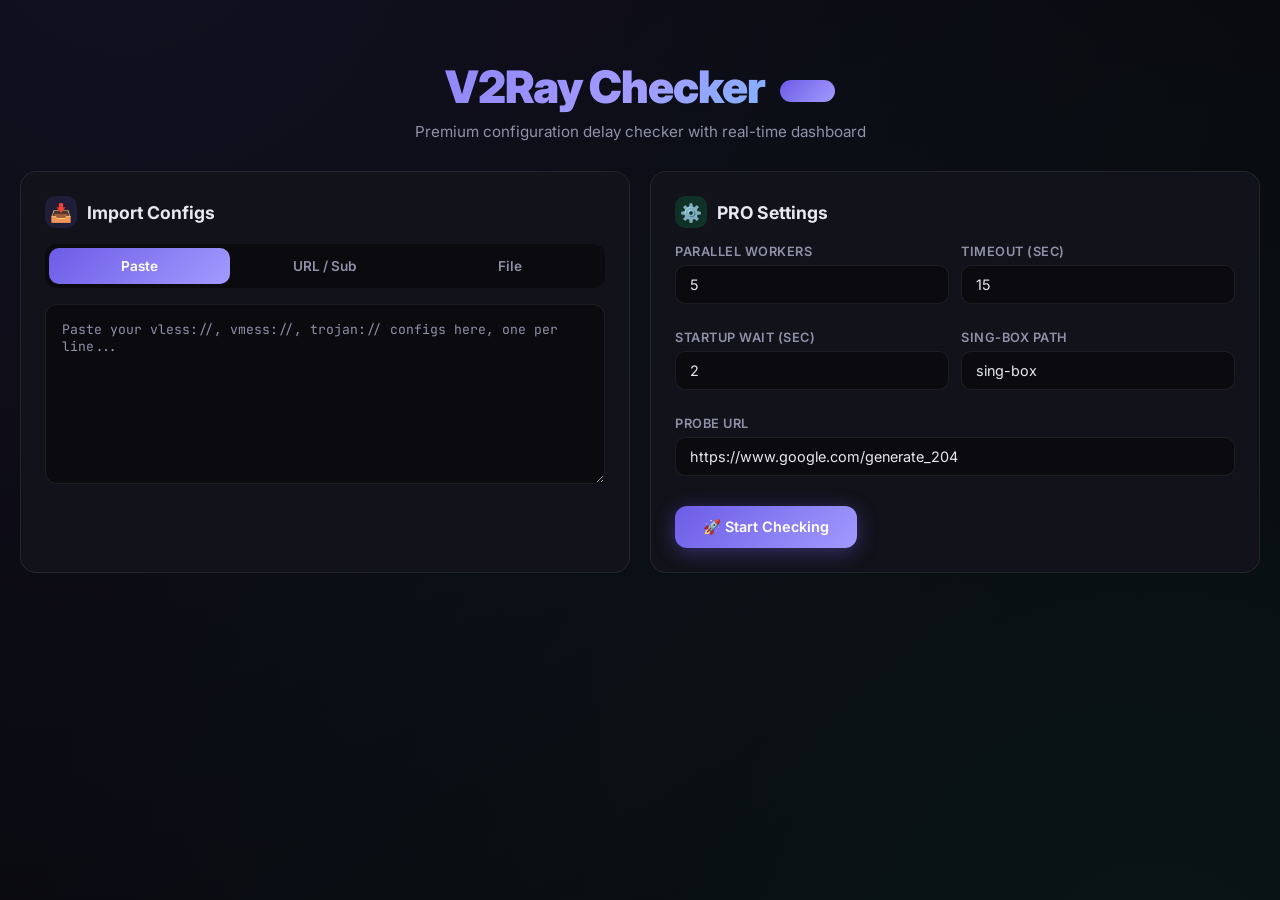
==== index.html @ 1c5f17d7 "v2killer uploaded. ;(" ====
<!DOCTYPE html>
<html lang="en">
<head>
<meta charset="UTF-8">
<meta name="viewport" content="width=device-width, initial-scale=1.0">
<title>V2Ray Checker PRO</title>
<link rel="preconnect" href="https://fonts.googleapis.com">
<link href="https://fonts.googleapis.com/css2?family=Inter:wght@300;400;500;600;700;800;900&family=JetBrains+Mono:wght@400;500;600&display=swap" rel="stylesheet">
<style>
*{margin:0;padding:0;box-sizing:border-box}
:root{--bg:#0a0a0f;--bg2:#12121a;--bg3:#1a1a2e;--bg4:#252540;--accent:#6c5ce7;--accent2:#a29bfe;--green:#00e676;--red:#ff5252;--orange:#ffab40;--cyan:#18ffff;--text:#e8e8f0;--text2:#9090a8;--glass:rgba(255,255,255,0.04);--glass2:rgba(255,255,255,0.08);--radius:16px;--shadow:0 8px 32px rgba(0,0,0,0.4)}
body{font-family:'Inter',sans-serif;background:var(--bg);color:var(--text);min-height:100vh;overflow-x:hidden}
body::before{content:'';position:fixed;top:-50%;left:-50%;width:200%;height:200%;background:radial-gradient(circle at 30% 20%,rgba(108,92,231,0.08) 0%,transparent 50%),radial-gradient(circle at 70% 80%,rgba(0,230,118,0.05) 0%,transparent 50%);pointer-events:none;z-index:0}

.container{max-width:1400px;margin:0 auto;padding:20px;position:relative;z-index:1}

/* Header */
.header{text-align:center;padding:40px 0 30px;position:relative}
.header h1{font-size:2.8rem;font-weight:900;background:linear-gradient(135deg,#6c5ce7,#a29bfe,#18ffff);-webkit-background-clip:text;-webkit-text-fill-color:transparent;letter-spacing:-1px}
.header .badge{display:inline-block;background:linear-gradient(135deg,#6c5ce7,#a29bfe);color:#fff;font-size:.7rem;font-weight:700;padding:4px 14px;border-radius:20px;margin-left:8px;vertical-align:middle;letter-spacing:1.5px;text-transform:uppercase;animation:glow 2s ease-in-out infinite alternate}
@keyframes glow{from{box-shadow:0 0 10px rgba(108,92,231,0.4)}to{box-shadow:0 0 25px rgba(108,92,231,0.7)}}
.header p{color:var(--text2);margin-top:8px;font-size:.95rem}

/* Cards */
.card{background:var(--bg2);border:1px solid var(--glass2);border-radius:var(--radius);padding:24px;margin-bottom:20px;backdrop-filter:blur(20px);transition:all .3s}
.card:hover{border-color:rgba(108,92,231,0.3)}
.card-title{font-size:1.1rem;font-weight:700;margin-bottom:16px;display:flex;align-items:center;gap:10px}
.card-title .icon{width:32px;height:32px;border-radius:10px;display:flex;align-items:center;justify-content:center;font-size:1.1rem}

/* Grid */
.grid-2{display:grid;grid-template-columns:1fr 1fr;gap:20px}
@media(max-width:900px){.grid-2{grid-template-columns:1fr}}

/* Inputs */
textarea{width:100%;background:var(--bg);border:1px solid var(--glass2);border-radius:12px;color:var(--text);font-family:'JetBrains Mono',monospace;font-size:.82rem;padding:16px;resize:vertical;min-height:180px;outline:none;transition:border .3s}
textarea:focus{border-color:var(--accent)}
textarea::placeholder{color:var(--text2)}
.input-group{margin-bottom:14px}
.input-group label{display:block;font-size:.8rem;font-weight:600;color:var(--text2);margin-bottom:6px;text-transform:uppercase;letter-spacing:.5px}
.input-group input,.input-group select{width:100%;background:var(--bg);border:1px solid var(--glass2);border-radius:10px;color:var(--text);font-family:'Inter',sans-serif;font-size:.9rem;padding:10px 14px;outline:none;transition:border .3s}
.input-group input:focus,.input-group select:focus{border-color:var(--accent)}

/* Buttons */
.btn{display:inline-flex;align-items:center;gap:8px;padding:12px 28px;border:none;border-radius:12px;font-family:'Inter',sans-serif;font-size:.9rem;font-weight:600;cursor:pointer;transition:all .3s;position:relative;overflow:hidden}
.btn-primary{background:linear-gradient(135deg,#6c5ce7,#a29bfe);color:#fff;box-shadow:0 4px 20px rgba(108,92,231,0.4)}
.btn-primary:hover{transform:translateY(-2px);box-shadow:0 6px 30px rgba(108,92,231,0.6)}
.btn-danger{background:linear-gradient(135deg,#ff5252,#ff1744);color:#fff}
.btn-success{background:linear-gradient(135deg,#00e676,#00c853);color:#000}
.btn-outline{background:transparent;border:1px solid var(--glass2);color:var(--text2)}
.btn-outline:hover{border-color:var(--accent);color:var(--text)}
.btn:disabled{opacity:.5;cursor:not-allowed;transform:none!important}
.btn-sm{padding:8px 16px;font-size:.8rem;border-radius:8px}
.btn-group{display:flex;gap:10px;flex-wrap:wrap;margin-top:16px}

/* URL fetch bar */
.url-bar{display:flex;gap:10px;margin-bottom:14px}
.url-bar input{flex:1}
.url-bar .btn{white-space:nowrap}

/* Stats Grid */
.stats-grid{display:grid;grid-template-columns:repeat(auto-fit,minmax(140px,1fr));gap:12px;margin-bottom:20px}
.stat-card{background:var(--bg3);border:1px solid var(--glass);border-radius:14px;padding:16px;text-align:center;transition:all .3s}
.stat-card:hover{transform:translateY(-2px);border-color:var(--accent)}
.stat-card .stat-value{font-size:1.8rem;font-weight:800;font-family:'JetBrains Mono',monospace;line-height:1.2}
.stat-card .stat-label{font-size:.7rem;color:var(--text2);text-transform:uppercase;letter-spacing:1px;margin-top:4px}

/* Progress Bar */
.progress-wrap{margin-bottom:20px}
.progress-bar-bg{width:100%;height:8px;background:var(--bg);border-radius:4px;overflow:hidden}
.progress-bar-fill{height:100%;background:linear-gradient(90deg,#6c5ce7,#a29bfe,#18ffff);border-radius:4px;transition:width .4s ease;position:relative}
.progress-bar-fill::after{content:'';position:absolute;top:0;right:0;width:60px;height:100%;background:linear-gradient(90deg,transparent,rgba(255,255,255,0.3));animation:shimmer 1.5s infinite}
@keyframes shimmer{0%{transform:translateX(-100%)}100%{transform:translateX(100%)}}
.progress-info{display:flex;justify-content:space-between;font-size:.8rem;color:var(--text2);margin-top:6px}

/* Results Table */
.results-table-wrap{overflow-x:auto;max-height:500px;overflow-y:auto;border-radius:12px;border:1px solid var(--glass)}
.results-table{width:100%;border-collapse:collapse;font-size:.85rem}
.results-table th{background:var(--bg3);color:var(--text2);font-weight:600;text-transform:uppercase;font-size:.7rem;letter-spacing:.5px;padding:12px 14px;text-align:left;position:sticky;top:0;z-index:2}
.results-table td{padding:10px 14px;border-bottom:1px solid var(--glass);vertical-align:middle}
.results-table tr{transition:background .2s}
.results-table tr:hover{background:var(--glass)}
.results-table tr.alive td{color:var(--green)}
.results-table tr.dead td{color:var(--text2);opacity:.6}

/* Badges */
.proto-badge{display:inline-block;padding:3px 10px;border-radius:6px;font-size:.7rem;font-weight:700;text-transform:uppercase;letter-spacing:.5px}
.proto-vless{background:rgba(33,150,243,.15);color:#42a5f5}
.proto-vmess{background:rgba(156,39,176,.15);color:#ce93d8}
.proto-trojan{background:rgba(255,152,0,.15);color:#ffb74d}
.proto-ss{background:rgba(76,175,80,.15);color:#81c784}
.status-badge{padding:3px 10px;border-radius:6px;font-size:.7rem;font-weight:700}
.status-alive{background:rgba(0,230,118,.12);color:var(--green)}
.status-dead{background:rgba(255,82,82,.12);color:var(--red)}
.delay-badge{font-family:'JetBrains Mono',monospace;font-weight:600;font-size:.85rem}
.delay-fast{color:#00e676}
.delay-medium{color:#ffab40}
.delay-slow{color:#ff5252}

/* Settings grid */
.settings-grid{display:grid;grid-template-columns:1fr 1fr;gap:12px}
@media(max-width:600px){.settings-grid{grid-template-columns:1fr}}

/* Protocol pills */
.proto-pills{display:flex;gap:8px;flex-wrap:wrap;margin-top:10px}
.proto-pill{display:flex;align-items:center;gap:6px;background:var(--bg3);border-radius:8px;padding:6px 12px;font-size:.8rem;font-weight:600}

/* Toast */
.toast{position:fixed;bottom:30px;right:30px;background:var(--bg3);border:1px solid var(--glass2);border-radius:12px;padding:14px 24px;color:var(--text);font-size:.9rem;z-index:999;transform:translateY(100px);opacity:0;transition:all .4s;backdrop-filter:blur(20px)}
.toast.show{transform:translateY(0);opacity:1}

/* Tabs */
.tabs{display:flex;gap:4px;background:var(--bg);border-radius:12px;padding:4px;margin-bottom:16px}
.tab{flex:1;padding:10px;text-align:center;border-radius:10px;font-size:.85rem;font-weight:600;cursor:pointer;transition:all .3s;color:var(--text2)}
.tab.active{background:linear-gradient(135deg,#6c5ce7,#a29bfe);color:#fff}
.tab:hover:not(.active){background:var(--glass)}

/* Hidden */
.hidden{display:none!important}

/* Copy btn */
.copy-btn{cursor:pointer;padding:4px 8px;background:var(--glass);border-radius:6px;border:1px solid var(--glass2);color:var(--text2);font-size:.75rem;transition:all .2s}
.copy-btn:hover{background:var(--accent);color:#fff;border-color:var(--accent)}

/* Scrollbar */
::-webkit-scrollbar{width:6px;height:6px}
::-webkit-scrollbar-track{background:var(--bg)}
::-webkit-scrollbar-thumb{background:var(--bg4);border-radius:3px}
::-webkit-scrollbar-thumb:hover{background:var(--accent)}

/* Animate in */
@keyframes fadeUp{from{opacity:0;transform:translateY(20px)}to{opacity:1;transform:translateY(0)}}
.card{animation:fadeUp .5s ease both}
.card:nth-child(2){animation-delay:.1s}
.card:nth-child(3){animation-delay:.2s}

/* Spinner */
.spinner{display:inline-block;width:16px;height:16px;border:2px solid rgba(255,255,255,.3);border-top-color:#fff;border-radius:50%;animation:spin .6s linear infinite}
@keyframes spin{to{transform:rotate(360deg)}}

/* Export modal */
.modal-overlay{position:fixed;inset:0;background:rgba(0,0,0,.6);backdrop-filter:blur(8px);z-index:100;display:flex;align-items:center;justify-content:center}
.modal{background:var(--bg2);border:1px solid var(--glass2);border-radius:var(--radius);padding:30px;max-width:500px;width:90%;animation:fadeUp .3s ease}
.modal h3{margin-bottom:16px;font-size:1.2rem}
</style>
</head>
<body>
<div class="container">
  <!-- Header -->
  <div class="header">
    <h1>V2Ray Checker <span class="badge">PRO</span></h1>
    <p>Premium configuration delay checker with real-time dashboard</p>
  </div>

  <!-- Input Section -->
  <div class="grid-2">
    <div class="card" id="inputCard">
      <div class="card-title"><div class="icon" style="background:rgba(108,92,231,.15)">📥</div> Import Configs</div>
      <div class="tabs">
        <div class="tab active" onclick="switchTab('paste')">Paste</div>
        <div class="tab" onclick="switchTab('url')">URL / Sub</div>
        <div class="tab" onclick="switchTab('file')">File</div>
      </div>
      <div id="tab-paste">
        <textarea id="configInput" placeholder="Paste your vless://, vmess://, trojan:// configs here, one per line..." rows="8"></textarea>
      </div>
      <div id="tab-url" class="hidden">
        <div class="url-bar">
          <input type="text" id="subUrl" placeholder="https://subscription-url.com/sub">
          <button class="btn btn-outline btn-sm" onclick="fetchUrl()" id="fetchBtn">⬇️ Fetch</button>
        </div>
        <textarea id="fetchedConfigs" placeholder="Fetched configs will appear here..." rows="6" readonly></textarea>
      </div>
      <div id="tab-file" class="hidden">
        <div style="border:2px dashed var(--glass2);border-radius:12px;padding:40px;text-align:center;cursor:pointer" onclick="document.getElementById('fileInput').click()" id="dropZone">
          <div style="font-size:2rem;margin-bottom:10px">📁</div>
          <div style="color:var(--text2)">Click or drag a file here</div>
          <input type="file" id="fileInput" accept=".txt,.conf,.sub" style="display:none" onchange="handleFile(event)">
        </div>
      </div>
      <div class="proto-pills" id="protoPills"></div>
    </div>

    <div class="card">
      <div class="card-title"><div class="icon" style="background:rgba(0,230,118,.15)">⚙️</div> PRO Settings</div>
      <div class="settings-grid">
        <div class="input-group">
          <label>Parallel Workers</label>
          <input type="number" id="parallel" value="5" min="1" max="50">
        </div>
        <div class="input-group">
          <label>Timeout (sec)</label>
          <input type="number" id="timeout" value="15" min="3" max="60">
        </div>
        <div class="input-group">
          <label>Startup Wait (sec)</label>
          <input type="number" id="startupWait" value="2" min="0.5" max="10" step="0.5">
        </div>
        <div class="input-group">
          <label>Sing-box Path</label>
          <input type="text" id="singboxPath" value="sing-box">
        </div>
        <div class="input-group" style="grid-column:1/-1">
          <label>Probe URL</label>
          <input type="text" id="probeUrl" value="https://www.google.com/generate_204">
        </div>
      </div>
      <div class="btn-group">
        <button class="btn btn-primary" id="startBtn" onclick="startCheck()">🚀 Start Checking</button>
        <button class="btn btn-danger hidden" id="cancelBtn" onclick="cancelCheck()">⛔ Cancel</button>
      </div>
    </div>
  </div>

  <!-- Dashboard -->
  <div id="dashboard" class="hidden">
    <div class="stats-grid">
      <div class="stat-card"><div class="stat-value" id="statTotal" style="color:var(--accent2)">0</div><div class="stat-label">Total</div></div>
      <div class="stat-card"><div class="stat-value" id="statDone" style="color:var(--cyan)">0</div><div class="stat-label">Checked</div></div>
      <div class="stat-card"><div class="stat-value" id="statAlive" style="color:var(--green)">0</div><div class="stat-label">Alive ✅</div></div>
      <div class="stat-card"><div class="stat-value" id="statDead" style="color:var(--red)">0</div><div class="stat-label">Dead ❌</div></div>
      <div class="stat-card"><div class="stat-value" id="statSpeed" style="color:var(--orange)">0</div><div class="stat-label">Speed /s</div></div>
      <div class="stat-card"><div class="stat-value" id="statAvg" style="color:var(--cyan)">0</div><div class="stat-label">Avg Delay</div></div>
      <div class="stat-card"><div class="stat-value" id="statMin" style="color:var(--green)">0</div><div class="stat-label">Min Delay</div></div>
      <div class="stat-card"><div class="stat-value" id="statEta" style="color:var(--text2)">-</div><div class="stat-label">ETA</div></div>
    </div>
    <div class="progress-wrap">
      <div class="progress-bar-bg"><div class="progress-bar-fill" id="progressBar" style="width:0%"></div></div>
      <div class="progress-info"><span id="progressText">0%</span><span id="progressCount">0/0</span></div>
    </div>
  </div>

  <!-- Results -->
  <div class="card hidden" id="resultsCard">
    <div class="card-title" style="justify-content:space-between">
      <div style="display:flex;align-items:center;gap:10px"><div class="icon" style="background:rgba(24,255,255,.15)">📊</div> Live Results</div>
      <div class="btn-group" style="margin:0">
        <button class="btn btn-outline btn-sm" onclick="filterResults('all')">All</button>
        <button class="btn btn-outline btn-sm" onclick="filterResults('alive')">✅ Alive</button>
        <button class="btn btn-outline btn-sm" onclick="filterResults('dead')">❌ Dead</button>
      </div>
    </div>
    <div class="results-table-wrap">
      <table class="results-table">
        <thead><tr><th>#</th><th>Protocol</th><th>Server</th><th>Port</th><th>Remark</th><th>Status</th><th>Delay</th><th>Action</th></tr></thead>
        <tbody id="resultsBody"></tbody>
      </table>
    </div>
  </div>

  <!-- Export -->
  <div class="card hidden" id="exportCard">
    <div class="card-title"><div class="icon" style="background:rgba(0,230,118,.15)">💾</div> Export Results</div>
    <div class="btn-group">
      <button class="btn btn-success btn-sm" onclick="exportResults('txt')">📄 Download TXT</button>
      <button class="btn btn-outline btn-sm" onclick="exportResults('json')">📦 Download JSON</button>
      <button class="btn btn-outline btn-sm" onclick="copyAllConfigs()">📋 Copy All</button>
    </div>
  </div>
</div>

<div class="toast" id="toast"></div>

<script>
let sessionId=null,evtSource=null,currentFilter='all',allResults=[];

function $(id){return document.getElementById(id)}
function show(id){$(id).classList.remove('hidden')}
function hide(id){$(id).classList.add('hidden')}

function toast(msg,dur=3000){const t=$('toast');t.textContent=msg;t.classList.add('show');setTimeout(()=>t.classList.remove('show'),dur)}

function switchTab(name){
  document.querySelectorAll('.tab').forEach((t,i)=>t.classList.toggle('active',['paste','url','file'][i]===name));
  ['paste','url','file'].forEach(n=>{const el=$('tab-'+n);n===name?el.classList.remove('hidden'):el.classList.add('hidden')});
}

function getConfigs(){
  let c=$('configInput').value.trim();
  if(!c)c=$('fetchedConfigs').value.trim();
  return c;
}

function countProtocols(text){
  const lines=text.split('\n').filter(l=>l.trim());
  const counts={vless:0,vmess:0,trojan:0,ss:0};
  lines.forEach(l=>{const t=l.trim();if(t.startsWith('vless://'))counts.vless++;else if(t.startsWith('vmess://'))counts.vmess++;else if(t.startsWith('trojan://'))counts.trojan++;else if(t.startsWith('ss://'))counts.ss++});
  const el=$('protoPills');
  el.innerHTML='';
  const total=counts.vless+counts.vmess+counts.trojan+counts.ss;
  if(total>0){
    el.innerHTML=`<div class="proto-pill">📊 Total: <b>${total}</b></div>`+
      (counts.vless?`<div class="proto-pill"><span class="proto-badge proto-vless">VLESS</span>${counts.vless}</div>`:'')+
      (counts.vmess?`<div class="proto-pill"><span class="proto-badge proto-vmess">VMess</span>${counts.vmess}</div>`:'')+
      (counts.trojan?`<div class="proto-pill"><span class="proto-badge proto-trojan">Trojan</span>${counts.trojan}</div>`:'')+
      (counts.ss?`<div class="proto-pill"><span class="proto-badge proto-ss">SS</span>${counts.ss}</div>`:'');
  }
}

$('configInput').addEventListener('input',()=>countProtocols($('configInput').value));

async function fetchUrl(){
  const url=$('subUrl').value.trim();
  if(!url){toast('⚠️ Enter a URL');return}
  $('fetchBtn').disabled=true;$('fetchBtn').innerHTML='<span class="spinner"></span> Fetching...';
  try{
    const r=await fetch('/api/fetch-url',{method:'POST',headers:{'Content-Type':'application/json'},body:JSON.stringify({url})});
    const d=await r.json();
    if(d.error){toast('❌ '+d.error);return}
    $('fetchedConfigs').value=d.configs;
    toast(`✅ Fetched ${d.count} configs`);
    countProtocols(d.configs);
  }catch(e){toast('❌ Network error')}
  finally{$('fetchBtn').disabled=false;$('fetchBtn').innerHTML='⬇️ Fetch'}
}

function handleFile(e){
  const file=e.target.files[0];if(!file)return;
  const reader=new FileReader();
  reader.onload=ev=>{$('configInput').value=ev.target.result;switchTab('paste');countProtocols(ev.target.result);toast(`📁 Loaded ${file.name}`)};
  reader.readAsText(file);
}

// Drag & drop
const dz=$('dropZone');
dz.addEventListener('dragover',e=>{e.preventDefault();dz.style.borderColor='var(--accent)'});
dz.addEventListener('dragleave',()=>dz.style.borderColor='var(--glass2)');
dz.addEventListener('drop',e=>{e.preventDefault();dz.style.borderColor='var(--glass2)';if(e.dataTransfer.files.length){const f=e.dataTransfer.files[0];const r=new FileReader();r.onload=ev=>{$('configInput').value=ev.target.result;switchTab('paste');countProtocols(ev.target.result);toast(`📁 Loaded ${f.name}`)};r.readAsText(f)}});

async function startCheck(){
  const configs=getConfigs();
  if(!configs){toast('⚠️ No configs to check');return}
  $('startBtn').disabled=true;$('startBtn').innerHTML='<span class="spinner"></span> Starting...';
  show('cancelBtn');allResults=[];$('resultsBody').innerHTML='';

  const settings={parallel:+$('parallel').value,timeout:+$('timeout').value,startup_wait:+$('startupWait').value,singbox_path:$('singboxPath').value,probe_url:$('probeUrl').value};

  try{
    const r=await fetch('/api/start',{method:'POST',headers:{'Content-Type':'application/json'},body:JSON.stringify({configs,settings})});
    const d=await r.json();
    if(d.error){toast('❌ '+d.error);$('startBtn').disabled=false;$('startBtn').innerHTML='🚀 Start Checking';hide('cancelBtn');return}
    sessionId=d.session_id;
    $('statTotal').textContent=d.total;
    show('dashboard');show('resultsCard');
    $('startBtn').innerHTML='⏳ Running...';
    listenEvents();
  }catch(e){toast('❌ Server error');$('startBtn').disabled=false;$('startBtn').innerHTML='🚀 Start Checking';hide('cancelBtn')}
}

function listenEvents(){
  if(evtSource)evtSource.close();
  evtSource=new EventSource('/api/events/'+sessionId);
  evtSource.onmessage=e=>{
    const d=JSON.parse(e.data);
    if(d.type==='stats'||d.type==='started')updateStats(d);
    if(d.type==='result')addResult(d);
    if(d.type==='finished'||d.type==='done'){updateStats(d);onFinished()}
  };
  evtSource.onerror=()=>{evtSource.close()};
}

function updateStats(d){
  $('statDone').textContent=d.done||0;
  $('statAlive').textContent=d.alive||0;
  $('statDead').textContent=d.dead||0;
  $('statSpeed').textContent=(d.speed||0).toFixed(1);
  $('statAvg').textContent=(d.avg_delay||0)+'ms';
  $('statMin').textContent=(d.min_delay||0)+'ms';
  const eta=d.eta||0;
  $('statEta').textContent=eta>0?(eta<60?Math.round(eta)+'s':Math.round(eta/60)+'m '+Math.round(eta%60)+'s'):'-';
  const pct=d.progress||0;
  $('progressBar').style.width=pct+'%';
  $('progressText').textContent=pct.toFixed(1)+'%';
  $('progressCount').textContent=(d.done||0)+'/'+(d.total||0);
}

function delayClass(d){return d<500?'delay-fast':d<2000?'delay-medium':'delay-slow'}

function addResult(d){
  allResults.push(d);
  if(currentFilter!=='all'&&d.status!==currentFilter)return;
  const tr=document.createElement('tr');
  tr.className=d.status;
  tr.dataset.status=d.status;
  tr.innerHTML=`<td>${d.index}</td>
    <td><span class="proto-badge proto-${d.protocol}">${d.protocol}</span></td>
    <td style="font-family:'JetBrains Mono',monospace;font-size:.8rem">${d.server||'-'}</td>
    <td>${d.port||'-'}</td>
    <td style="max-width:150px;overflow:hidden;text-overflow:ellipsis;white-space:nowrap">${d.remark||'-'}</td>
    <td><span class="status-badge status-${d.status}">${d.status==='alive'?'✅ Alive':'❌ Dead'}</span></td>
    <td><span class="delay-badge ${d.status==='alive'?delayClass(d.delay):''}">${d.status==='alive'?d.delay+'ms':'-'}</span></td>
    <td>${d.status==='alive'?'<button class="copy-btn" onclick="copyConfig('+d.index+')">📋</button>':''}</td>`;
  $('resultsBody').appendChild(tr);
  tr.scrollIntoView({block:'nearest',behavior:'smooth'});
}

function filterResults(f){
  currentFilter=f;
  $('resultsBody').innerHTML='';
  allResults.forEach(d=>{if(f==='all'||d.status===f)addResult(d)});
}

function onFinished(){
  if(evtSource)evtSource.close();
  $('startBtn').disabled=false;$('startBtn').innerHTML='🚀 Start Again';
  hide('cancelBtn');show('exportCard');
  toast('✨ Check complete!');
}

async function cancelCheck(){
  if(!sessionId)return;
  await fetch('/api/cancel',{method:'POST',headers:{'Content-Type':'application/json'},body:JSON.stringify({session_id:sessionId})});
  if(evtSource)evtSource.close();
  $('startBtn').disabled=false;$('startBtn').innerHTML='🚀 Start Checking';
  hide('cancelBtn');toast('⛔ Cancelled');
}

function exportResults(fmt){
  if(!sessionId)return;
  window.open('/api/export/'+sessionId+'/'+fmt);
}

async function copyAllConfigs(){
  if(!sessionId)return;
  try{
    const r=await fetch('/api/export/'+sessionId+'/clipboard');
    const d=await r.json();
    await navigator.clipboard.writeText(d.configs);
    toast(`📋 Copied ${d.count} configs!`);
  }catch{toast('❌ Copy failed')}
}

function copyConfig(idx){
  const d=allResults.find(r=>r.index===idx);
  if(d){navigator.clipboard.writeText(d.config||'').then(()=>toast('📋 Copied!')).catch(()=>{})}
}
</script>
</body>
</html>
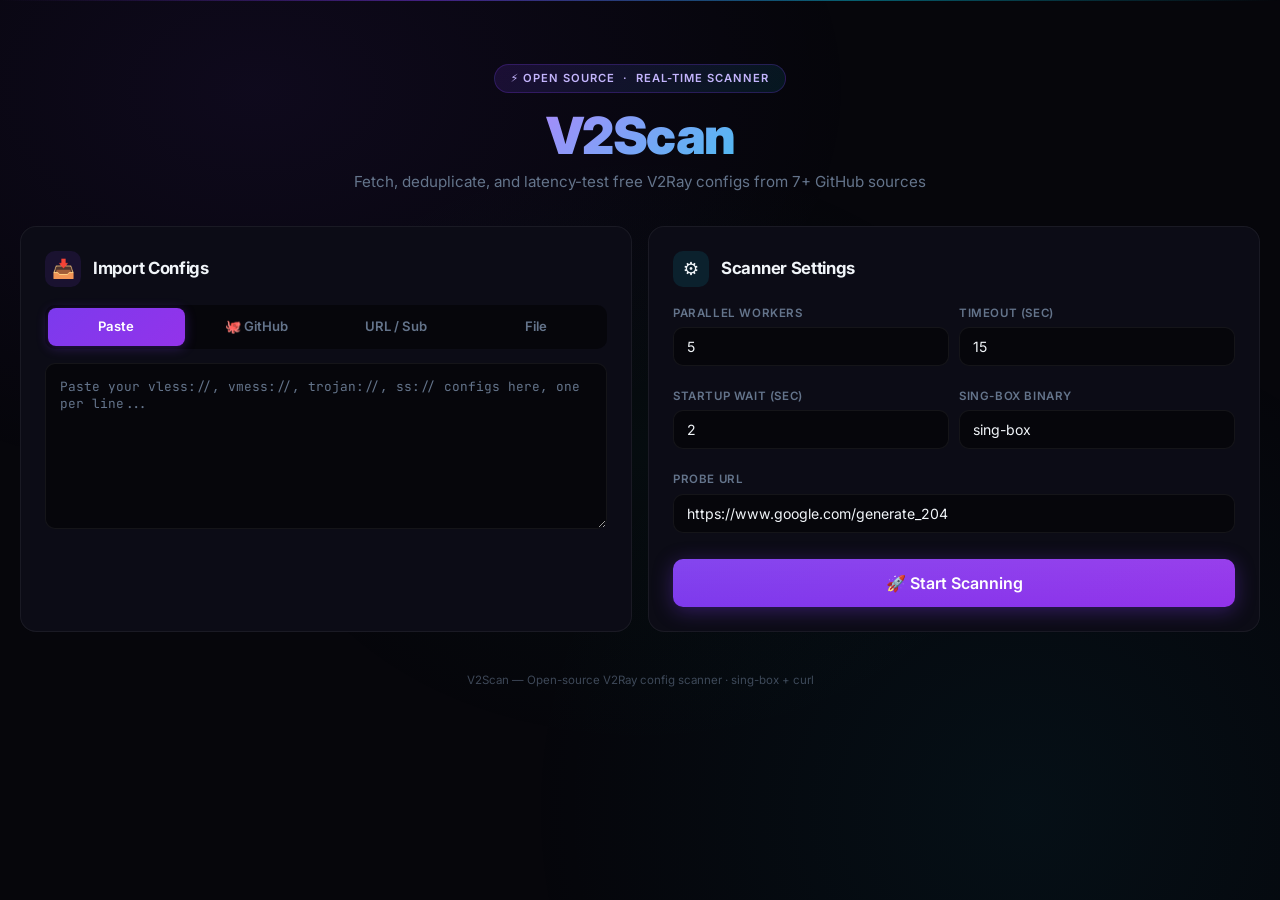
==== commit 770c951e: "feat: add GitHub fetcher, scan command, premium UI, setup scripts - New 'fetch' command: grabs free " ====
--- a/index.html
+++ b/index.html
@@ -3,209 +3,374 @@
 <head>
 <meta charset="UTF-8">
 <meta name="viewport" content="width=device-width, initial-scale=1.0">
-<title>V2Ray Checker PRO</title>
+<title>V2Scan — V2Ray Config Scanner</title>
 <link rel="preconnect" href="https://fonts.googleapis.com">
 <link href="https://fonts.googleapis.com/css2?family=Inter:wght@300;400;500;600;700;800;900&family=JetBrains+Mono:wght@400;500;600&display=swap" rel="stylesheet">
 <style>
-*{margin:0;padding:0;box-sizing:border-box}
-:root{--bg:#0a0a0f;--bg2:#12121a;--bg3:#1a1a2e;--bg4:#252540;--accent:#6c5ce7;--accent2:#a29bfe;--green:#00e676;--red:#ff5252;--orange:#ffab40;--cyan:#18ffff;--text:#e8e8f0;--text2:#9090a8;--glass:rgba(255,255,255,0.04);--glass2:rgba(255,255,255,0.08);--radius:16px;--shadow:0 8px 32px rgba(0,0,0,0.4)}
-body{font-family:'Inter',sans-serif;background:var(--bg);color:var(--text);min-height:100vh;overflow-x:hidden}
-body::before{content:'';position:fixed;top:-50%;left:-50%;width:200%;height:200%;background:radial-gradient(circle at 30% 20%,rgba(108,92,231,0.08) 0%,transparent 50%),radial-gradient(circle at 70% 80%,rgba(0,230,118,0.05) 0%,transparent 50%);pointer-events:none;z-index:0}
-
-.container{max-width:1400px;margin:0 auto;padding:20px;position:relative;z-index:1}
-
-/* Header */
-.header{text-align:center;padding:40px 0 30px;position:relative}
-.header h1{font-size:2.8rem;font-weight:900;background:linear-gradient(135deg,#6c5ce7,#a29bfe,#18ffff);-webkit-background-clip:text;-webkit-text-fill-color:transparent;letter-spacing:-1px}
-.header .badge{display:inline-block;background:linear-gradient(135deg,#6c5ce7,#a29bfe);color:#fff;font-size:.7rem;font-weight:700;padding:4px 14px;border-radius:20px;margin-left:8px;vertical-align:middle;letter-spacing:1.5px;text-transform:uppercase;animation:glow 2s ease-in-out infinite alternate}
-@keyframes glow{from{box-shadow:0 0 10px rgba(108,92,231,0.4)}to{box-shadow:0 0 25px rgba(108,92,231,0.7)}}
-.header p{color:var(--text2);margin-top:8px;font-size:.95rem}
-
-/* Cards */
-.card{background:var(--bg2);border:1px solid var(--glass2);border-radius:var(--radius);padding:24px;margin-bottom:20px;backdrop-filter:blur(20px);transition:all .3s}
-.card:hover{border-color:rgba(108,92,231,0.3)}
-.card-title{font-size:1.1rem;font-weight:700;margin-bottom:16px;display:flex;align-items:center;gap:10px}
-.card-title .icon{width:32px;height:32px;border-radius:10px;display:flex;align-items:center;justify-content:center;font-size:1.1rem}
-
-/* Grid */
-.grid-2{display:grid;grid-template-columns:1fr 1fr;gap:20px}
-@media(max-width:900px){.grid-2{grid-template-columns:1fr}}
-
-/* Inputs */
-textarea{width:100%;background:var(--bg);border:1px solid var(--glass2);border-radius:12px;color:var(--text);font-family:'JetBrains Mono',monospace;font-size:.82rem;padding:16px;resize:vertical;min-height:180px;outline:none;transition:border .3s}
+*,*::before,*::after{margin:0;padding:0;box-sizing:border-box}
+:root{
+  --bg:#06060b;--bg2:#0c0c16;--bg3:#13132a;--bg4:#1c1c3a;
+  --accent:#7c3aed;--accent2:#a78bfa;--accent3:#c4b5fd;
+  --green:#10b981;--green2:#34d399;
+  --red:#ef4444;--red2:#f87171;
+  --orange:#f59e0b;--orange2:#fbbf24;
+  --cyan:#06b6d4;--cyan2:#22d3ee;
+  --pink:#ec4899;
+  --text:#f1f5f9;--text2:#94a3b8;--text3:#64748b;
+  --glass:rgba(255,255,255,0.03);--glass2:rgba(255,255,255,0.06);--glass3:rgba(255,255,255,0.10);
+  --radius:16px;--radius-sm:10px;
+  --shadow:0 4px 24px rgba(0,0,0,0.5);
+  --glow:0 0 40px rgba(124,58,237,0.15);
+}
+html{scroll-behavior:smooth}
+body{font-family:'Inter',system-ui,-apple-system,sans-serif;background:var(--bg);color:var(--text);min-height:100vh;overflow-x:hidden;line-height:1.5}
+
+/* Animated background mesh */
+body::before{
+  content:'';position:fixed;inset:0;z-index:0;pointer-events:none;
+  background:
+    radial-gradient(ellipse 600px 400px at 20% 10%,rgba(124,58,237,0.08),transparent),
+    radial-gradient(ellipse 500px 500px at 80% 90%,rgba(6,182,212,0.06),transparent),
+    radial-gradient(ellipse 400px 300px at 50% 50%,rgba(16,185,129,0.04),transparent);
+}
+body::after{
+  content:'';position:fixed;top:0;left:0;right:0;height:1px;z-index:0;pointer-events:none;
+  background:linear-gradient(90deg,transparent,rgba(124,58,237,0.5),rgba(6,182,212,0.5),transparent);
+}
+
+.container{max-width:1440px;margin:0 auto;padding:16px 20px;position:relative;z-index:1}
+
+/* ── Header ─────────────────────── */
+.header{
+  text-align:center;padding:48px 0 32px;position:relative;
+}
+.header-badge{
+  display:inline-flex;align-items:center;gap:6px;
+  background:linear-gradient(135deg,rgba(124,58,237,0.15),rgba(6,182,212,0.10));
+  border:1px solid rgba(124,58,237,0.25);border-radius:20px;
+  padding:5px 16px;font-size:.7rem;font-weight:600;color:var(--accent3);
+  letter-spacing:1px;text-transform:uppercase;margin-bottom:14px;
+  animation:pulse-border 3s ease-in-out infinite alternate;
+}
+@keyframes pulse-border{
+  from{border-color:rgba(124,58,237,0.25);box-shadow:0 0 12px rgba(124,58,237,0.1)}
+  to{border-color:rgba(6,182,212,0.35);box-shadow:0 0 20px rgba(6,182,212,0.15)}
+}
+.header h1{
+  font-size:clamp(2rem,5vw,3.2rem);font-weight:900;letter-spacing:-1.5px;
+  background:linear-gradient(135deg,#fff 0%,var(--accent2) 40%,var(--cyan2) 70%,var(--green2) 100%);
+  -webkit-background-clip:text;-webkit-text-fill-color:transparent;
+  background-clip:text;line-height:1.1;
+}
+.header p{color:var(--text3);margin-top:8px;font-size:.95rem;font-weight:400}
+
+/* ── Cards ──────────────────────── */
+.card{
+  background:var(--bg2);border:1px solid var(--glass2);border-radius:var(--radius);
+  padding:24px;margin-bottom:16px;backdrop-filter:blur(16px);
+  transition:border-color .3s,box-shadow .3s;
+  animation:fadeUp .5s ease both;
+}
+.card:hover{border-color:var(--glass3);box-shadow:var(--glow)}
+.card:nth-child(2){animation-delay:.08s}
+.card:nth-child(3){animation-delay:.16s}
+@keyframes fadeUp{from{opacity:0;transform:translateY(16px)}to{opacity:1;transform:translateY(0)}}
+
+.card-head{display:flex;align-items:center;gap:12px;margin-bottom:18px}
+.card-icon{
+  width:36px;height:36px;border-radius:var(--radius-sm);
+  display:flex;align-items:center;justify-content:center;font-size:1.15rem;flex-shrink:0;
+}
+.card-title{font-size:1.05rem;font-weight:700;letter-spacing:-0.3px}
+
+/* ── Grid ───────────────────────── */
+.grid-2{display:grid;grid-template-columns:1fr 1fr;gap:16px}
+@media(max-width:920px){.grid-2{grid-template-columns:1fr}}
+
+/* ── Inputs ─────────────────────── */
+textarea{
+  width:100%;background:var(--bg);border:1px solid var(--glass2);border-radius:var(--radius-sm);
+  color:var(--text);font-family:'JetBrains Mono',monospace;font-size:.8rem;
+  padding:14px;resize:vertical;min-height:160px;outline:none;transition:border-color .25s;
+}
 textarea:focus{border-color:var(--accent)}
-textarea::placeholder{color:var(--text2)}
-.input-group{margin-bottom:14px}
-.input-group label{display:block;font-size:.8rem;font-weight:600;color:var(--text2);margin-bottom:6px;text-transform:uppercase;letter-spacing:.5px}
-.input-group input,.input-group select{width:100%;background:var(--bg);border:1px solid var(--glass2);border-radius:10px;color:var(--text);font-family:'Inter',sans-serif;font-size:.9rem;padding:10px 14px;outline:none;transition:border .3s}
-.input-group input:focus,.input-group select:focus{border-color:var(--accent)}
-
-/* Buttons */
-.btn{display:inline-flex;align-items:center;gap:8px;padding:12px 28px;border:none;border-radius:12px;font-family:'Inter',sans-serif;font-size:.9rem;font-weight:600;cursor:pointer;transition:all .3s;position:relative;overflow:hidden}
-.btn-primary{background:linear-gradient(135deg,#6c5ce7,#a29bfe);color:#fff;box-shadow:0 4px 20px rgba(108,92,231,0.4)}
-.btn-primary:hover{transform:translateY(-2px);box-shadow:0 6px 30px rgba(108,92,231,0.6)}
-.btn-danger{background:linear-gradient(135deg,#ff5252,#ff1744);color:#fff}
-.btn-success{background:linear-gradient(135deg,#00e676,#00c853);color:#000}
-.btn-outline{background:transparent;border:1px solid var(--glass2);color:var(--text2)}
+textarea::placeholder{color:var(--text3)}
+.input-row{margin-bottom:12px}
+.input-row label{display:block;font-size:.72rem;font-weight:600;color:var(--text3);margin-bottom:5px;text-transform:uppercase;letter-spacing:.6px}
+.input-row input,.input-row select{
+  width:100%;background:var(--bg);border:1px solid var(--glass2);border-radius:var(--radius-sm);
+  color:var(--text);font-family:'Inter',sans-serif;font-size:.88rem;padding:10px 13px;
+  outline:none;transition:border-color .25s;
+}
+.input-row input:focus,.input-row select:focus{border-color:var(--accent)}
+
+/* ── Buttons ────────────────────── */
+.btn{
+  display:inline-flex;align-items:center;justify-content:center;gap:7px;
+  padding:11px 24px;border:none;border-radius:var(--radius-sm);
+  font-family:'Inter',sans-serif;font-size:.88rem;font-weight:600;
+  cursor:pointer;transition:all .25s;position:relative;overflow:hidden;white-space:nowrap;
+}
+.btn::after{content:'';position:absolute;inset:0;background:linear-gradient(180deg,rgba(255,255,255,.06),transparent);pointer-events:none;border-radius:inherit}
+.btn-primary{background:linear-gradient(135deg,var(--accent),#9333ea);color:#fff;box-shadow:0 4px 20px rgba(124,58,237,0.35)}
+.btn-primary:hover{transform:translateY(-1px);box-shadow:0 6px 28px rgba(124,58,237,0.5)}
+.btn-danger{background:linear-gradient(135deg,var(--red),#dc2626);color:#fff}
+.btn-success{background:linear-gradient(135deg,var(--green),#059669);color:#fff}
+.btn-cyan{background:linear-gradient(135deg,var(--cyan),#0891b2);color:#fff}
+.btn-outline{background:transparent;border:1px solid var(--glass3);color:var(--text2)}
 .btn-outline:hover{border-color:var(--accent);color:var(--text)}
-.btn:disabled{opacity:.5;cursor:not-allowed;transform:none!important}
-.btn-sm{padding:8px 16px;font-size:.8rem;border-radius:8px}
-.btn-group{display:flex;gap:10px;flex-wrap:wrap;margin-top:16px}
-
-/* URL fetch bar */
-.url-bar{display:flex;gap:10px;margin-bottom:14px}
+.btn-ghost{background:var(--glass);color:var(--text2);border:1px solid transparent}
+.btn-ghost:hover{background:var(--glass2);color:var(--text)}
+.btn:disabled{opacity:.45;cursor:not-allowed;transform:none!important}
+.btn-sm{padding:7px 14px;font-size:.78rem;border-radius:8px}
+.btn-lg{padding:14px 32px;font-size:1rem}
+.btn-group{display:flex;gap:8px;flex-wrap:wrap;margin-top:14px}
+.btn-block{width:100%}
+
+/* ── Tabs ───────────────────────── */
+.tabs{display:flex;gap:3px;background:var(--bg);border-radius:var(--radius-sm);padding:3px;margin-bottom:14px}
+.tab{
+  flex:1;padding:9px 10px;text-align:center;border-radius:8px;
+  font-size:.82rem;font-weight:600;cursor:pointer;
+  transition:all .2s;color:var(--text3);user-select:none;
+}
+.tab.active{background:linear-gradient(135deg,var(--accent),#9333ea);color:#fff;box-shadow:0 2px 12px rgba(124,58,237,0.3)}
+.tab:hover:not(.active){background:var(--glass2);color:var(--text2)}
+
+/* ── URL fetch bar ──────────────── */
+.url-bar{display:flex;gap:8px;margin-bottom:10px}
 .url-bar input{flex:1}
-.url-bar .btn{white-space:nowrap}
-
-/* Stats Grid */
-.stats-grid{display:grid;grid-template-columns:repeat(auto-fit,minmax(140px,1fr));gap:12px;margin-bottom:20px}
-.stat-card{background:var(--bg3);border:1px solid var(--glass);border-radius:14px;padding:16px;text-align:center;transition:all .3s}
-.stat-card:hover{transform:translateY(-2px);border-color:var(--accent)}
-.stat-card .stat-value{font-size:1.8rem;font-weight:800;font-family:'JetBrains Mono',monospace;line-height:1.2}
-.stat-card .stat-label{font-size:.7rem;color:var(--text2);text-transform:uppercase;letter-spacing:1px;margin-top:4px}
-
-/* Progress Bar */
-.progress-wrap{margin-bottom:20px}
-.progress-bar-bg{width:100%;height:8px;background:var(--bg);border-radius:4px;overflow:hidden}
-.progress-bar-fill{height:100%;background:linear-gradient(90deg,#6c5ce7,#a29bfe,#18ffff);border-radius:4px;transition:width .4s ease;position:relative}
-.progress-bar-fill::after{content:'';position:absolute;top:0;right:0;width:60px;height:100%;background:linear-gradient(90deg,transparent,rgba(255,255,255,0.3));animation:shimmer 1.5s infinite}
+
+/* ── Stats Grid ─────────────────── */
+.stats-grid{display:grid;grid-template-columns:repeat(4,1fr);gap:10px;margin-bottom:16px}
+@media(max-width:700px){.stats-grid{grid-template-columns:repeat(2,1fr)}}
+.stat-card{
+  background:var(--bg3);border:1px solid var(--glass);
+  border-radius:var(--radius-sm);padding:14px;text-align:center;
+  transition:all .25s;position:relative;overflow:hidden;
+}
+.stat-card::before{
+  content:'';position:absolute;top:0;left:0;right:0;height:2px;
+  border-radius:2px 2px 0 0;
+}
+.stat-card:hover{transform:translateY(-2px);border-color:var(--glass3)}
+.stat-value{font-size:1.6rem;font-weight:800;font-family:'JetBrains Mono',monospace;line-height:1.2}
+.stat-label{font-size:.65rem;color:var(--text3);text-transform:uppercase;letter-spacing:1px;margin-top:3px;font-weight:600}
+.stat-card.accent::before{background:linear-gradient(90deg,var(--accent),var(--accent2))}
+.stat-card.cyan::before{background:linear-gradient(90deg,var(--cyan),var(--cyan2))}
+.stat-card.green::before{background:linear-gradient(90deg,var(--green),var(--green2))}
+.stat-card.red::before{background:linear-gradient(90deg,var(--red),var(--red2))}
+.stat-card.orange::before{background:linear-gradient(90deg,var(--orange),var(--orange2))}
+
+/* ── Progress ───────────────────── */
+.progress-wrap{margin-bottom:16px}
+.progress-track{width:100%;height:6px;background:var(--bg);border-radius:3px;overflow:hidden}
+.progress-fill{
+  height:100%;border-radius:3px;transition:width .35s ease;
+  background:linear-gradient(90deg,var(--accent),var(--accent2),var(--cyan));
+  position:relative;
+}
+.progress-fill::after{
+  content:'';position:absolute;top:0;right:0;width:50px;height:100%;
+  background:linear-gradient(90deg,transparent,rgba(255,255,255,.25));
+  animation:shimmer 1.2s infinite;
+}
 @keyframes shimmer{0%{transform:translateX(-100%)}100%{transform:translateX(100%)}}
-.progress-info{display:flex;justify-content:space-between;font-size:.8rem;color:var(--text2);margin-top:6px}
-
-/* Results Table */
-.results-table-wrap{overflow-x:auto;max-height:500px;overflow-y:auto;border-radius:12px;border:1px solid var(--glass)}
-.results-table{width:100%;border-collapse:collapse;font-size:.85rem}
-.results-table th{background:var(--bg3);color:var(--text2);font-weight:600;text-transform:uppercase;font-size:.7rem;letter-spacing:.5px;padding:12px 14px;text-align:left;position:sticky;top:0;z-index:2}
-.results-table td{padding:10px 14px;border-bottom:1px solid var(--glass);vertical-align:middle}
-.results-table tr{transition:background .2s}
-.results-table tr:hover{background:var(--glass)}
-.results-table tr.alive td{color:var(--green)}
-.results-table tr.dead td{color:var(--text2);opacity:.6}
-
-/* Badges */
-.proto-badge{display:inline-block;padding:3px 10px;border-radius:6px;font-size:.7rem;font-weight:700;text-transform:uppercase;letter-spacing:.5px}
-.proto-vless{background:rgba(33,150,243,.15);color:#42a5f5}
-.proto-vmess{background:rgba(156,39,176,.15);color:#ce93d8}
-.proto-trojan{background:rgba(255,152,0,.15);color:#ffb74d}
-.proto-ss{background:rgba(76,175,80,.15);color:#81c784}
-.status-badge{padding:3px 10px;border-radius:6px;font-size:.7rem;font-weight:700}
-.status-alive{background:rgba(0,230,118,.12);color:var(--green)}
-.status-dead{background:rgba(255,82,82,.12);color:var(--red)}
-.delay-badge{font-family:'JetBrains Mono',monospace;font-weight:600;font-size:.85rem}
-.delay-fast{color:#00e676}
-.delay-medium{color:#ffab40}
-.delay-slow{color:#ff5252}
-
-/* Settings grid */
-.settings-grid{display:grid;grid-template-columns:1fr 1fr;gap:12px}
+.progress-meta{display:flex;justify-content:space-between;font-size:.75rem;color:var(--text3);margin-top:5px;font-weight:500}
+
+/* ── Results Table ──────────────── */
+.results-wrap{
+  overflow-x:auto;max-height:480px;overflow-y:auto;
+  border-radius:var(--radius-sm);border:1px solid var(--glass);
+}
+.results-table{width:100%;border-collapse:collapse;font-size:.82rem}
+.results-table th{
+  background:var(--bg3);color:var(--text3);font-weight:700;
+  text-transform:uppercase;font-size:.65rem;letter-spacing:.6px;
+  padding:10px 12px;text-align:left;position:sticky;top:0;z-index:2;
+  border-bottom:1px solid var(--glass2);
+}
+.results-table td{padding:9px 12px;border-bottom:1px solid var(--glass);vertical-align:middle}
+.results-table tbody tr{transition:background .15s}
+.results-table tbody tr:hover{background:var(--glass2)}
+.results-table tr.alive td{color:var(--green2)}
+.results-table tr.dead td{color:var(--text3);opacity:.5}
+
+/* ── Badges ─────────────────────── */
+.badge{display:inline-block;padding:2px 9px;border-radius:5px;font-size:.68rem;font-weight:700;text-transform:uppercase;letter-spacing:.4px}
+.badge-vless{background:rgba(59,130,246,.12);color:#60a5fa}
+.badge-vmess{background:rgba(168,85,247,.12);color:#c084fc}
+.badge-trojan{background:rgba(245,158,11,.12);color:#fbbf24}
+.badge-ss{background:rgba(16,185,129,.12);color:#34d399}
+.badge-hy2{background:rgba(236,72,153,.12);color:#f472b6}
+.badge-alive{background:rgba(16,185,129,.10);color:var(--green2)}
+.badge-dead{background:rgba(239,68,68,.10);color:var(--red2)}
+.delay-val{font-family:'JetBrains Mono',monospace;font-weight:600;font-size:.82rem}
+.delay-fast{color:var(--green2)}
+.delay-mid{color:var(--orange2)}
+.delay-slow{color:var(--red2)}
+
+/* ── Settings ───────────────────── */
+.settings-grid{display:grid;grid-template-columns:1fr 1fr;gap:10px}
 @media(max-width:600px){.settings-grid{grid-template-columns:1fr}}
 
-/* Protocol pills */
-.proto-pills{display:flex;gap:8px;flex-wrap:wrap;margin-top:10px}
-.proto-pill{display:flex;align-items:center;gap:6px;background:var(--bg3);border-radius:8px;padding:6px 12px;font-size:.8rem;font-weight:600}
-
-/* Toast */
-.toast{position:fixed;bottom:30px;right:30px;background:var(--bg3);border:1px solid var(--glass2);border-radius:12px;padding:14px 24px;color:var(--text);font-size:.9rem;z-index:999;transform:translateY(100px);opacity:0;transition:all .4s;backdrop-filter:blur(20px)}
-.toast.show{transform:translateY(0);opacity:1}
-
-/* Tabs */
-.tabs{display:flex;gap:4px;background:var(--bg);border-radius:12px;padding:4px;margin-bottom:16px}
-.tab{flex:1;padding:10px;text-align:center;border-radius:10px;font-size:.85rem;font-weight:600;cursor:pointer;transition:all .3s;color:var(--text2)}
-.tab.active{background:linear-gradient(135deg,#6c5ce7,#a29bfe);color:#fff}
-.tab:hover:not(.active){background:var(--glass)}
-
-/* Hidden */
+/* ── Protocol pills ─────────────── */
+.pills{display:flex;gap:6px;flex-wrap:wrap;margin-top:10px}
+.pill{display:flex;align-items:center;gap:5px;background:var(--bg3);border:1px solid var(--glass);border-radius:7px;padding:5px 10px;font-size:.75rem;font-weight:600;color:var(--text2)}
+
+/* ── Toast ──────────────────────── */
+.toast-container{position:fixed;bottom:20px;right:20px;z-index:999;display:flex;flex-direction:column;gap:8px;pointer-events:none}
+.toast{
+  background:var(--bg3);border:1px solid var(--glass3);border-radius:var(--radius-sm);
+  padding:12px 20px;color:var(--text);font-size:.85rem;font-weight:500;
+  backdrop-filter:blur(20px);box-shadow:0 8px 32px rgba(0,0,0,0.4);
+  transform:translateX(120%);opacity:0;transition:all .35s cubic-bezier(.22,1,.36,1);
+  pointer-events:auto;max-width:380px;
+}
+.toast.show{transform:translateX(0);opacity:1}
+.toast.success{border-color:rgba(16,185,129,.3)}
+.toast.error{border-color:rgba(239,68,68,.3)}
+
+/* ── Misc ───────────────────────── */
 .hidden{display:none!important}
-
-/* Copy btn */
-.copy-btn{cursor:pointer;padding:4px 8px;background:var(--glass);border-radius:6px;border:1px solid var(--glass2);color:var(--text2);font-size:.75rem;transition:all .2s}
+.copy-btn{
+  cursor:pointer;padding:3px 7px;background:var(--glass2);border-radius:5px;
+  border:1px solid var(--glass2);color:var(--text3);font-size:.7rem;transition:all .15s;
+}
 .copy-btn:hover{background:var(--accent);color:#fff;border-color:var(--accent)}
 
-/* Scrollbar */
-::-webkit-scrollbar{width:6px;height:6px}
+/* ── Spinner ────────────────────── */
+.spinner{display:inline-block;width:15px;height:15px;border:2px solid rgba(255,255,255,.2);border-top-color:#fff;border-radius:50%;animation:spin .55s linear infinite}
+@keyframes spin{to{transform:rotate(360deg)}}
+
+/* ── Scrollbar ──────────────────── */
+::-webkit-scrollbar{width:5px;height:5px}
 ::-webkit-scrollbar-track{background:var(--bg)}
 ::-webkit-scrollbar-thumb{background:var(--bg4);border-radius:3px}
 ::-webkit-scrollbar-thumb:hover{background:var(--accent)}
 
-/* Animate in */
-@keyframes fadeUp{from{opacity:0;transform:translateY(20px)}to{opacity:1;transform:translateY(0)}}
-.card{animation:fadeUp .5s ease both}
-.card:nth-child(2){animation-delay:.1s}
-.card:nth-child(3){animation-delay:.2s}
-
-/* Spinner */
-.spinner{display:inline-block;width:16px;height:16px;border:2px solid rgba(255,255,255,.3);border-top-color:#fff;border-radius:50%;animation:spin .6s linear infinite}
-@keyframes spin{to{transform:rotate(360deg)}}
-
-/* Export modal */
-.modal-overlay{position:fixed;inset:0;background:rgba(0,0,0,.6);backdrop-filter:blur(8px);z-index:100;display:flex;align-items:center;justify-content:center}
-.modal{background:var(--bg2);border:1px solid var(--glass2);border-radius:var(--radius);padding:30px;max-width:500px;width:90%;animation:fadeUp .3s ease}
-.modal h3{margin-bottom:16px;font-size:1.2rem}
+/* ── Source list ────────────────── */
+.source-list{max-height:200px;overflow-y:auto;margin-top:8px}
+.source-item{
+  display:flex;align-items:center;justify-content:space-between;
+  padding:6px 10px;border-radius:7px;font-size:.75rem;
+  background:var(--glass);margin-bottom:4px;
+}
+.source-item .name{color:var(--text2);font-weight:500}
+.source-item .count{color:var(--cyan2);font-family:'JetBrains Mono',monospace;font-weight:600}
+.source-item .err{color:var(--red2);font-size:.7rem}
+
+/* ── Dropzone ───────────────────── */
+.dropzone{
+  border:2px dashed var(--glass3);border-radius:var(--radius-sm);
+  padding:36px;text-align:center;cursor:pointer;
+  transition:all .25s;
+}
+.dropzone:hover,.dropzone.drag{border-color:var(--accent);background:rgba(124,58,237,0.04)}
+.dropzone-icon{font-size:2.2rem;margin-bottom:8px;opacity:.7}
+.dropzone-text{color:var(--text3);font-size:.85rem}
+
+/* ── Footer ─────────────────────── */
+.footer{text-align:center;padding:24px 0 16px;color:var(--text3);font-size:.72rem;opacity:.6}
 </style>
 </head>
 <body>
 <div class="container">
+
   <!-- Header -->
   <div class="header">
-    <h1>V2Ray Checker <span class="badge">PRO</span></h1>
-    <p>Premium configuration delay checker with real-time dashboard</p>
+    <div class="header-badge">⚡ Open Source &nbsp;·&nbsp; Real-Time Scanner</div>
+    <h1>V2Scan</h1>
+    <p>Fetch, deduplicate, and latency-test free V2Ray configs from 7+ GitHub sources</p>
   </div>
 
-  <!-- Input Section -->
+  <!-- Input + Settings -->
   <div class="grid-2">
+    <!-- Left: Import -->
     <div class="card" id="inputCard">
-      <div class="card-title"><div class="icon" style="background:rgba(108,92,231,.15)">📥</div> Import Configs</div>
-      <div class="tabs">
-        <div class="tab active" onclick="switchTab('paste')">Paste</div>
-        <div class="tab" onclick="switchTab('url')">URL / Sub</div>
-        <div class="tab" onclick="switchTab('file')">File</div>
-      </div>
+      <div class="card-head">
+        <div class="card-icon" style="background:rgba(124,58,237,.12)">📥</div>
+        <div class="card-title">Import Configs</div>
+      </div>
+      <div class="tabs" id="mainTabs">
+        <div class="tab active" data-tab="paste">Paste</div>
+        <div class="tab" data-tab="github">🐙 GitHub</div>
+        <div class="tab" data-tab="url">URL / Sub</div>
+        <div class="tab" data-tab="file">File</div>
+      </div>
+
+      <!-- Tab: Paste -->
       <div id="tab-paste">
-        <textarea id="configInput" placeholder="Paste your vless://, vmess://, trojan:// configs here, one per line..." rows="8"></textarea>
-      </div>
+        <textarea id="configInput" placeholder="Paste your vless://, vmess://, trojan://, ss:// configs here, one per line..." rows="8"></textarea>
+      </div>
+
+      <!-- Tab: GitHub -->
+      <div id="tab-github" class="hidden">
+        <p style="font-size:.82rem;color:var(--text2);margin-bottom:12px">
+          Auto-fetch from <b style="color:var(--accent2)">7 curated GitHub repos</b> — aggregated, deduplicated, ready to test.
+        </p>
+        <button class="btn btn-primary btn-block" onclick="fetchGitHub()" id="githubBtn">
+          <span>🐙</span> Fetch All Sources
+        </button>
+        <div id="githubResults" class="hidden" style="margin-top:12px">
+          <div class="source-list" id="sourceList"></div>
+        </div>
+        <textarea id="fetchedConfigs" class="hidden" placeholder="Fetched configs..." rows="4" readonly style="margin-top:10px"></textarea>
+      </div>
+
+      <!-- Tab: URL -->
       <div id="tab-url" class="hidden">
         <div class="url-bar">
           <input type="text" id="subUrl" placeholder="https://subscription-url.com/sub">
           <button class="btn btn-outline btn-sm" onclick="fetchUrl()" id="fetchBtn">⬇️ Fetch</button>
         </div>
-        <textarea id="fetchedConfigs" placeholder="Fetched configs will appear here..." rows="6" readonly></textarea>
-      </div>
+        <textarea id="urlConfigs" placeholder="Configs from URL will appear here..." rows="5" readonly></textarea>
+      </div>
+
+      <!-- Tab: File -->
       <div id="tab-file" class="hidden">
-        <div style="border:2px dashed var(--glass2);border-radius:12px;padding:40px;text-align:center;cursor:pointer" onclick="document.getElementById('fileInput').click()" id="dropZone">
-          <div style="font-size:2rem;margin-bottom:10px">📁</div>
-          <div style="color:var(--text2)">Click or drag a file here</div>
-          <input type="file" id="fileInput" accept=".txt,.conf,.sub" style="display:none" onchange="handleFile(event)">
-        </div>
-      </div>
-      <div class="proto-pills" id="protoPills"></div>
-    </div>
-
+        <div class="dropzone" id="dropZone" onclick="document.getElementById('fileInput').click()">
+          <div class="dropzone-icon">📁</div>
+          <div class="dropzone-text">Click or drag a <code>.txt</code> / <code>.conf</code> / <code>.sub</code> file</div>
+          <input type="file" id="fileInput" accept=".txt,.conf,.sub" style="display:none">
+        </div>
+      </div>
+
+      <div class="pills" id="protoPills"></div>
+    </div>
+
+    <!-- Right: Settings -->
     <div class="card">
-      <div class="card-title"><div class="icon" style="background:rgba(0,230,118,.15)">⚙️</div> PRO Settings</div>
+      <div class="card-head">
+        <div class="card-icon" style="background:rgba(6,182,212,.12)">⚙️</div>
+        <div class="card-title">Scanner Settings</div>
+      </div>
       <div class="settings-grid">
-        <div class="input-group">
+        <div class="input-row">
           <label>Parallel Workers</label>
           <input type="number" id="parallel" value="5" min="1" max="50">
         </div>
-        <div class="input-group">
+        <div class="input-row">
           <label>Timeout (sec)</label>
           <input type="number" id="timeout" value="15" min="3" max="60">
         </div>
-        <div class="input-group">
+        <div class="input-row">
           <label>Startup Wait (sec)</label>
           <input type="number" id="startupWait" value="2" min="0.5" max="10" step="0.5">
         </div>
-        <div class="input-group">
-          <label>Sing-box Path</label>
+        <div class="input-row">
+          <label>Sing-box Binary</label>
           <input type="text" id="singboxPath" value="sing-box">
         </div>
-        <div class="input-group" style="grid-column:1/-1">
+        <div class="input-row" style="grid-column:1/-1">
           <label>Probe URL</label>
           <input type="text" id="probeUrl" value="https://www.google.com/generate_204">
         </div>
       </div>
       <div class="btn-group">
-        <button class="btn btn-primary" id="startBtn" onclick="startCheck()">🚀 Start Checking</button>
+        <button class="btn btn-primary btn-lg" id="startBtn" onclick="startCheck()" style="flex:1">
+          🚀 Start Scanning
+        </button>
         <button class="btn btn-danger hidden" id="cancelBtn" onclick="cancelCheck()">⛔ Cancel</button>
       </div>
     </div>
@@ -214,34 +379,41 @@
   <!-- Dashboard -->
   <div id="dashboard" class="hidden">
     <div class="stats-grid">
-      <div class="stat-card"><div class="stat-value" id="statTotal" style="color:var(--accent2)">0</div><div class="stat-label">Total</div></div>
-      <div class="stat-card"><div class="stat-value" id="statDone" style="color:var(--cyan)">0</div><div class="stat-label">Checked</div></div>
-      <div class="stat-card"><div class="stat-value" id="statAlive" style="color:var(--green)">0</div><div class="stat-label">Alive ✅</div></div>
-      <div class="stat-card"><div class="stat-value" id="statDead" style="color:var(--red)">0</div><div class="stat-label">Dead ❌</div></div>
-      <div class="stat-card"><div class="stat-value" id="statSpeed" style="color:var(--orange)">0</div><div class="stat-label">Speed /s</div></div>
-      <div class="stat-card"><div class="stat-value" id="statAvg" style="color:var(--cyan)">0</div><div class="stat-label">Avg Delay</div></div>
-      <div class="stat-card"><div class="stat-value" id="statMin" style="color:var(--green)">0</div><div class="stat-label">Min Delay</div></div>
-      <div class="stat-card"><div class="stat-value" id="statEta" style="color:var(--text2)">-</div><div class="stat-label">ETA</div></div>
+      <div class="stat-card accent"><div class="stat-value" id="statTotal" style="color:var(--accent3)">0</div><div class="stat-label">Total</div></div>
+      <div class="stat-card cyan"><div class="stat-value" id="statDone" style="color:var(--cyan2)">0</div><div class="stat-label">Checked</div></div>
+      <div class="stat-card green"><div class="stat-value" id="statAlive" style="color:var(--green2)">0</div><div class="stat-label">Alive</div></div>
+      <div class="stat-card red"><div class="stat-value" id="statDead" style="color:var(--red2)">0</div><div class="stat-label">Dead</div></div>
+    </div>
+    <div class="stats-grid" style="grid-template-columns:repeat(4,1fr)">
+      <div class="stat-card"><div class="stat-value" id="statSpeed" style="color:var(--orange2);font-size:1.2rem">0</div><div class="stat-label">Speed/s</div></div>
+      <div class="stat-card"><div class="stat-value" id="statAvg" style="color:var(--cyan2);font-size:1.2rem">0ms</div><div class="stat-label">Avg Delay</div></div>
+      <div class="stat-card"><div class="stat-value" id="statMin" style="color:var(--green2);font-size:1.2rem">0ms</div><div class="stat-label">Min Delay</div></div>
+      <div class="stat-card"><div class="stat-value" id="statEta" style="color:var(--text3);font-size:1.2rem">-</div><div class="stat-label">ETA</div></div>
     </div>
     <div class="progress-wrap">
-      <div class="progress-bar-bg"><div class="progress-bar-fill" id="progressBar" style="width:0%"></div></div>
-      <div class="progress-info"><span id="progressText">0%</span><span id="progressCount">0/0</span></div>
+      <div class="progress-track"><div class="progress-fill" id="progressBar" style="width:0%"></div></div>
+      <div class="progress-meta"><span id="progressText">0%</span><span id="progressCount">0 / 0</span></div>
     </div>
   </div>
 
   <!-- Results -->
   <div class="card hidden" id="resultsCard">
-    <div class="card-title" style="justify-content:space-between">
-      <div style="display:flex;align-items:center;gap:10px"><div class="icon" style="background:rgba(24,255,255,.15)">📊</div> Live Results</div>
+    <div class="card-head" style="justify-content:space-between">
+      <div style="display:flex;align-items:center;gap:12px">
+        <div class="card-icon" style="background:rgba(6,182,212,.12)">📊</div>
+        <div class="card-title">Live Results</div>
+      </div>
       <div class="btn-group" style="margin:0">
-        <button class="btn btn-outline btn-sm" onclick="filterResults('all')">All</button>
-        <button class="btn btn-outline btn-sm" onclick="filterResults('alive')">✅ Alive</button>
-        <button class="btn btn-outline btn-sm" onclick="filterResults('dead')">❌ Dead</button>
-      </div>
-    </div>
-    <div class="results-table-wrap">
+        <button class="btn btn-ghost btn-sm active-filter" data-filter="all" onclick="filterResults('all',this)">All</button>
+        <button class="btn btn-ghost btn-sm" data-filter="alive" onclick="filterResults('alive',this)">✅ Alive</button>
+        <button class="btn btn-ghost btn-sm" data-filter="dead" onclick="filterResults('dead',this)">❌ Dead</button>
+      </div>
+    </div>
+    <div class="results-wrap">
       <table class="results-table">
-        <thead><tr><th>#</th><th>Protocol</th><th>Server</th><th>Port</th><th>Remark</th><th>Status</th><th>Delay</th><th>Action</th></tr></thead>
+        <thead><tr>
+          <th>#</th><th>Protocol</th><th>Server</th><th>Port</th><th>Remark</th><th>Status</th><th>Delay</th><th></th>
+        </tr></thead>
         <tbody id="resultsBody"></tbody>
       </table>
     </div>
@@ -249,102 +421,163 @@
 
   <!-- Export -->
   <div class="card hidden" id="exportCard">
-    <div class="card-title"><div class="icon" style="background:rgba(0,230,118,.15)">💾</div> Export Results</div>
+    <div class="card-head">
+      <div class="card-icon" style="background:rgba(16,185,129,.12)">💾</div>
+      <div class="card-title">Export Results</div>
+    </div>
     <div class="btn-group">
-      <button class="btn btn-success btn-sm" onclick="exportResults('txt')">📄 Download TXT</button>
-      <button class="btn btn-outline btn-sm" onclick="exportResults('json')">📦 Download JSON</button>
+      <button class="btn btn-success btn-sm" onclick="exportResults('txt')">📄 TXT</button>
+      <button class="btn btn-cyan btn-sm" onclick="exportResults('json')">📦 JSON</button>
       <button class="btn btn-outline btn-sm" onclick="copyAllConfigs()">📋 Copy All</button>
     </div>
   </div>
+
+  <div class="footer">V2Scan — Open-source V2Ray config scanner · sing-box + curl</div>
 </div>
 
-<div class="toast" id="toast"></div>
+<div class="toast-container" id="toastBox"></div>
 
 <script>
 let sessionId=null,evtSource=null,currentFilter='all',allResults=[];
 
-function $(id){return document.getElementById(id)}
-function show(id){$(id).classList.remove('hidden')}
-function hide(id){$(id).classList.add('hidden')}
-
-function toast(msg,dur=3000){const t=$('toast');t.textContent=msg;t.classList.add('show');setTimeout(()=>t.classList.remove('show'),dur)}
-
-function switchTab(name){
-  document.querySelectorAll('.tab').forEach((t,i)=>t.classList.toggle('active',['paste','url','file'][i]===name));
-  ['paste','url','file'].forEach(n=>{const el=$('tab-'+n);n===name?el.classList.remove('hidden'):el.classList.add('hidden')});
-}
+const $=id=>document.getElementById(id);
+const show=id=>$(id).classList.remove('hidden');
+const hide=id=>$(id).classList.add('hidden');
+
+function toast(msg,type=''){
+  const box=$('toastBox'),t=document.createElement('div');
+  t.className='toast'+(type?' '+type:'');
+  t.textContent=msg;box.appendChild(t);
+  requestAnimationFrame(()=>requestAnimationFrame(()=>t.classList.add('show')));
+  setTimeout(()=>{t.classList.remove('show');setTimeout(()=>t.remove(),400)},4000);
+}
+
+// ── Tabs ──
+document.querySelectorAll('#mainTabs .tab').forEach(tab=>{
+  tab.addEventListener('click',()=>{
+    document.querySelectorAll('#mainTabs .tab').forEach(t=>t.classList.remove('active'));
+    tab.classList.add('active');
+    ['paste','github','url','file'].forEach(n=>{
+      const el=$('tab-'+n);
+      if(n===tab.dataset.tab)el.classList.remove('hidden');else el.classList.add('hidden');
+    });
+  });
+});
 
 function getConfigs(){
   let c=$('configInput').value.trim();
   if(!c)c=$('fetchedConfigs').value.trim();
+  if(!c)c=$('urlConfigs').value.trim();
   return c;
 }
 
+// ── Protocol counting ──
+const PROTO_MAP={vless:'vless',vmess:'vmess',trojan:'trojan',ss:'ss',hy2:'hy2',hysteria2:'hy2'};
 function countProtocols(text){
   const lines=text.split('\n').filter(l=>l.trim());
-  const counts={vless:0,vmess:0,trojan:0,ss:0};
-  lines.forEach(l=>{const t=l.trim();if(t.startsWith('vless://'))counts.vless++;else if(t.startsWith('vmess://'))counts.vmess++;else if(t.startsWith('trojan://'))counts.trojan++;else if(t.startsWith('ss://'))counts.ss++});
-  const el=$('protoPills');
-  el.innerHTML='';
-  const total=counts.vless+counts.vmess+counts.trojan+counts.ss;
-  if(total>0){
-    el.innerHTML=`<div class="proto-pill">📊 Total: <b>${total}</b></div>`+
-      (counts.vless?`<div class="proto-pill"><span class="proto-badge proto-vless">VLESS</span>${counts.vless}</div>`:'')+
-      (counts.vmess?`<div class="proto-pill"><span class="proto-badge proto-vmess">VMess</span>${counts.vmess}</div>`:'')+
-      (counts.trojan?`<div class="proto-pill"><span class="proto-badge proto-trojan">Trojan</span>${counts.trojan}</div>`:'')+
-      (counts.ss?`<div class="proto-pill"><span class="proto-badge proto-ss">SS</span>${counts.ss}</div>`:'');
-  }
-}
-
+  const counts={vless:0,vmess:0,trojan:0,ss:0,hy2:0};
+  lines.forEach(l=>{for(const[k,v]of Object.entries(PROTO_MAP)){if(l.trim().startsWith(k+'://')){counts[v]++;break}}});
+  const el=$('protoPills');el.innerHTML='';
+  const total=Object.values(counts).reduce((a,b)=>a+b,0);
+  if(!total)return;
+  el.innerHTML=`<div class="pill">📊 <b>${total}</b> total</div>`+
+    Object.entries(counts).filter(([,v])=>v).map(([k,v])=>
+      `<div class="pill"><span class="badge badge-${k}">${k.toUpperCase()}</span>${v}</div>`
+    ).join('');
+}
 $('configInput').addEventListener('input',()=>countProtocols($('configInput').value));
 
+// ── GitHub fetch ──
+async function fetchGitHub(){
+  const btn=$('githubBtn');
+  btn.disabled=true;btn.innerHTML='<span class="spinner"></span> Fetching from 13 sources...';
+  try{
+    const r=await fetch('/api/fetch-github',{method:'POST',headers:{'Content-Type':'application/json'},body:'{}'});
+    const d=await r.json();
+    if(d.error){toast(d.error,'error');return}
+    $('fetchedConfigs').value=d.configs;
+    $('fetchedConfigs').classList.remove('hidden');
+    // Show source breakdown
+    const box=$('sourceList');box.innerHTML='';
+    show('githubResults');
+    if(d.sources){
+      Object.entries(d.sources).sort((a,b)=>b[1]-a[1]).forEach(([name,count])=>{
+        const item=document.createElement('div');item.className='source-item';
+        item.innerHTML=`<span class="name">${name}</span><span class="count">${count}</span>`;
+        box.appendChild(item);
+      });
+    }
+    if(d.errors)d.errors.forEach(e=>{
+      const item=document.createElement('div');item.className='source-item';
+      item.innerHTML=`<span class="err">⚠️ ${e}</span>`;box.appendChild(item);
+    });
+    toast(`✅ ${d.count} unique configs (${d.total_fetched} raw, ${d.duplicates} dupes)`,'success');
+    countProtocols(d.configs);
+  }catch(e){toast('Network error','error')}
+  finally{btn.disabled=false;btn.innerHTML='<span>🐙</span> Fetch All Sources'}
+}
+
+// ── URL fetch ──
 async function fetchUrl(){
   const url=$('subUrl').value.trim();
-  if(!url){toast('⚠️ Enter a URL');return}
-  $('fetchBtn').disabled=true;$('fetchBtn').innerHTML='<span class="spinner"></span> Fetching...';
+  if(!url){toast('Enter a URL','error');return}
+  $('fetchBtn').disabled=true;$('fetchBtn').innerHTML='<span class="spinner"></span>';
   try{
     const r=await fetch('/api/fetch-url',{method:'POST',headers:{'Content-Type':'application/json'},body:JSON.stringify({url})});
     const d=await r.json();
-    if(d.error){toast('❌ '+d.error);return}
-    $('fetchedConfigs').value=d.configs;
-    toast(`✅ Fetched ${d.count} configs`);
+    if(d.error){toast(d.error,'error');return}
+    $('urlConfigs').value=d.configs;
+    toast(`✅ Fetched ${d.count} configs`,'success');
     countProtocols(d.configs);
-  }catch(e){toast('❌ Network error')}
+  }catch(e){toast('Network error','error')}
   finally{$('fetchBtn').disabled=false;$('fetchBtn').innerHTML='⬇️ Fetch'}
 }
 
-function handleFile(e){
+// ── File ──
+$('fileInput').addEventListener('change',e=>{
   const file=e.target.files[0];if(!file)return;
   const reader=new FileReader();
-  reader.onload=ev=>{$('configInput').value=ev.target.result;switchTab('paste');countProtocols(ev.target.result);toast(`📁 Loaded ${file.name}`)};
+  reader.onload=ev=>{$('configInput').value=ev.target.result;
+    document.querySelector('[data-tab="paste"]').click();
+    countProtocols(ev.target.result);toast(`📁 Loaded ${file.name}`,'success')};
   reader.readAsText(file);
-}
-
-// Drag & drop
+});
 const dz=$('dropZone');
-dz.addEventListener('dragover',e=>{e.preventDefault();dz.style.borderColor='var(--accent)'});
-dz.addEventListener('dragleave',()=>dz.style.borderColor='var(--glass2)');
-dz.addEventListener('drop',e=>{e.preventDefault();dz.style.borderColor='var(--glass2)';if(e.dataTransfer.files.length){const f=e.dataTransfer.files[0];const r=new FileReader();r.onload=ev=>{$('configInput').value=ev.target.result;switchTab('paste');countProtocols(ev.target.result);toast(`📁 Loaded ${f.name}`)};r.readAsText(f)}});
-
+dz.addEventListener('dragover',e=>{e.preventDefault();dz.classList.add('drag')});
+dz.addEventListener('dragleave',()=>dz.classList.remove('drag'));
+dz.addEventListener('drop',e=>{
+  e.preventDefault();dz.classList.remove('drag');
+  if(e.dataTransfer.files.length){
+    const f=e.dataTransfer.files[0],r=new FileReader();
+    r.onload=ev=>{$('configInput').value=ev.target.result;
+      document.querySelector('[data-tab="paste"]').click();
+      countProtocols(ev.target.result);toast(`📁 Loaded ${f.name}`,'success')};
+    r.readAsText(f);
+  }
+});
+
+// ── Scanner ──
 async function startCheck(){
   const configs=getConfigs();
-  if(!configs){toast('⚠️ No configs to check');return}
+  if(!configs){toast('No configs to scan','error');return}
   $('startBtn').disabled=true;$('startBtn').innerHTML='<span class="spinner"></span> Starting...';
   show('cancelBtn');allResults=[];$('resultsBody').innerHTML='';
-
-  const settings={parallel:+$('parallel').value,timeout:+$('timeout').value,startup_wait:+$('startupWait').value,singbox_path:$('singboxPath').value,probe_url:$('probeUrl').value};
-
+  const settings={
+    parallel:+$('parallel').value,timeout:+$('timeout').value,
+    startup_wait:+$('startupWait').value,singbox_path:$('singboxPath').value,
+    probe_url:$('probeUrl').value,
+  };
   try{
     const r=await fetch('/api/start',{method:'POST',headers:{'Content-Type':'application/json'},body:JSON.stringify({configs,settings})});
     const d=await r.json();
-    if(d.error){toast('❌ '+d.error);$('startBtn').disabled=false;$('startBtn').innerHTML='🚀 Start Checking';hide('cancelBtn');return}
-    sessionId=d.session_id;
-    $('statTotal').textContent=d.total;
+    if(d.error){toast(d.error,'error');resetBtn();return}
+    sessionId=d.session_id;$('statTotal').textContent=d.total;
     show('dashboard');show('resultsCard');
-    $('startBtn').innerHTML='⏳ Running...';
+    $('startBtn').innerHTML='⏳ Scanning...';
     listenEvents();
-  }catch(e){toast('❌ Server error');$('startBtn').disabled=false;$('startBtn').innerHTML='🚀 Start Checking';hide('cancelBtn')}
-}
+  }catch(e){toast('Server error','error');resetBtn()}
+}
+function resetBtn(){$('startBtn').disabled=false;$('startBtn').innerHTML='🚀 Start Scanning';hide('cancelBtn')}
 
 function listenEvents(){
   if(evtSource)evtSource.close();
@@ -355,7 +588,7 @@
     if(d.type==='result')addResult(d);
     if(d.type==='finished'||d.type==='done'){updateStats(d);onFinished()}
   };
-  evtSource.onerror=()=>{evtSource.close()};
+  evtSource.onerror=()=>evtSource.close();
 }
 
 function updateStats(d){
@@ -370,68 +603,63 @@
   const pct=d.progress||0;
   $('progressBar').style.width=pct+'%';
   $('progressText').textContent=pct.toFixed(1)+'%';
-  $('progressCount').textContent=(d.done||0)+'/'+(d.total||0);
-}
-
-function delayClass(d){return d<500?'delay-fast':d<2000?'delay-medium':'delay-slow'}
+  $('progressCount').textContent=(d.done||0)+' / '+(d.total||0);
+}
+
+function delayCls(d){return d<500?'delay-fast':d<2000?'delay-mid':'delay-slow'}
 
 function addResult(d){
   allResults.push(d);
   if(currentFilter!=='all'&&d.status!==currentFilter)return;
   const tr=document.createElement('tr');
-  tr.className=d.status;
-  tr.dataset.status=d.status;
-  tr.innerHTML=`<td>${d.index}</td>
-    <td><span class="proto-badge proto-${d.protocol}">${d.protocol}</span></td>
-    <td style="font-family:'JetBrains Mono',monospace;font-size:.8rem">${d.server||'-'}</td>
-    <td>${d.port||'-'}</td>
-    <td style="max-width:150px;overflow:hidden;text-overflow:ellipsis;white-space:nowrap">${d.remark||'-'}</td>
-    <td><span class="status-badge status-${d.status}">${d.status==='alive'?'✅ Alive':'❌ Dead'}</span></td>
-    <td><span class="delay-badge ${d.status==='alive'?delayClass(d.delay):''}">${d.status==='alive'?d.delay+'ms':'-'}</span></td>
-    <td>${d.status==='alive'?'<button class="copy-btn" onclick="copyConfig('+d.index+')">📋</button>':''}</td>`;
+  tr.className=d.status;tr.dataset.status=d.status;
+  tr.innerHTML=`
+    <td style="font-family:'JetBrains Mono',monospace;color:var(--text3);font-size:.75rem">${d.index}</td>
+    <td><span class="badge badge-${d.protocol}">${d.protocol}</span></td>
+    <td style="font-family:'JetBrains Mono',monospace;font-size:.78rem;color:var(--text2)">${d.server||'-'}</td>
+    <td style="font-size:.78rem">${d.port||'-'}</td>
+    <td style="max-width:160px;overflow:hidden;text-overflow:ellipsis;white-space:nowrap;font-size:.78rem">${d.remark||'-'}</td>
+    <td><span class="badge badge-${d.status}">${d.status==='alive'?'● Alive':'○ Dead'}</span></td>
+    <td><span class="delay-val ${d.status==='alive'?delayCls(d.delay):''}">${d.status==='alive'?d.delay+'ms':'-'}</span></td>
+    <td>${d.status==='alive'?`<button class="copy-btn" onclick="copyCfg(${d.index})">📋</button>`:''}</td>`;
   $('resultsBody').appendChild(tr);
   tr.scrollIntoView({block:'nearest',behavior:'smooth'});
 }
 
-function filterResults(f){
+function filterResults(f,btn){
   currentFilter=f;
+  document.querySelectorAll('[data-filter]').forEach(b=>b.classList.remove('active-filter'));
+  if(btn)btn.classList.add('active-filter');
   $('resultsBody').innerHTML='';
-  allResults.forEach(d=>{if(f==='all'||d.status===f)addResult(d)});
+  // re-add
+  const tmp=[...allResults];allResults=[];
+  tmp.forEach(d=>{allResults.push(d);if(f==='all'||d.status===f)addResult(d)});
 }
 
 function onFinished(){
   if(evtSource)evtSource.close();
   $('startBtn').disabled=false;$('startBtn').innerHTML='🚀 Start Again';
   hide('cancelBtn');show('exportCard');
-  toast('✨ Check complete!');
+  toast('✨ Scan complete!','success');
 }
 
 async function cancelCheck(){
   if(!sessionId)return;
   await fetch('/api/cancel',{method:'POST',headers:{'Content-Type':'application/json'},body:JSON.stringify({session_id:sessionId})});
-  if(evtSource)evtSource.close();
-  $('startBtn').disabled=false;$('startBtn').innerHTML='🚀 Start Checking';
-  hide('cancelBtn');toast('⛔ Cancelled');
-}
-
-function exportResults(fmt){
-  if(!sessionId)return;
-  window.open('/api/export/'+sessionId+'/'+fmt);
-}
+  if(evtSource)evtSource.close();resetBtn();toast('⛔ Cancelled');
+}
+
+function exportResults(fmt){if(sessionId)window.open('/api/export/'+sessionId+'/'+fmt)}
 
 async function copyAllConfigs(){
   if(!sessionId)return;
-  try{
-    const r=await fetch('/api/export/'+sessionId+'/clipboard');
-    const d=await r.json();
-    await navigator.clipboard.writeText(d.configs);
-    toast(`📋 Copied ${d.count} configs!`);
-  }catch{toast('❌ Copy failed')}
-}
-
-function copyConfig(idx){
+  try{const r=await fetch('/api/export/'+sessionId+'/clipboard');const d=await r.json();
+  await navigator.clipboard.writeText(d.configs);toast(`📋 Copied ${d.count} configs!`,'success')}
+  catch{toast('Copy failed','error')}
+}
+function copyCfg(idx){
   const d=allResults.find(r=>r.index===idx);
-  if(d){navigator.clipboard.writeText(d.config||'').then(()=>toast('📋 Copied!')).catch(()=>{})}
+  if(d)navigator.clipboard.writeText(d.config||'').then(()=>toast('📋 Copied!')).catch(()=>{});
 }
 </script>
 </body>
